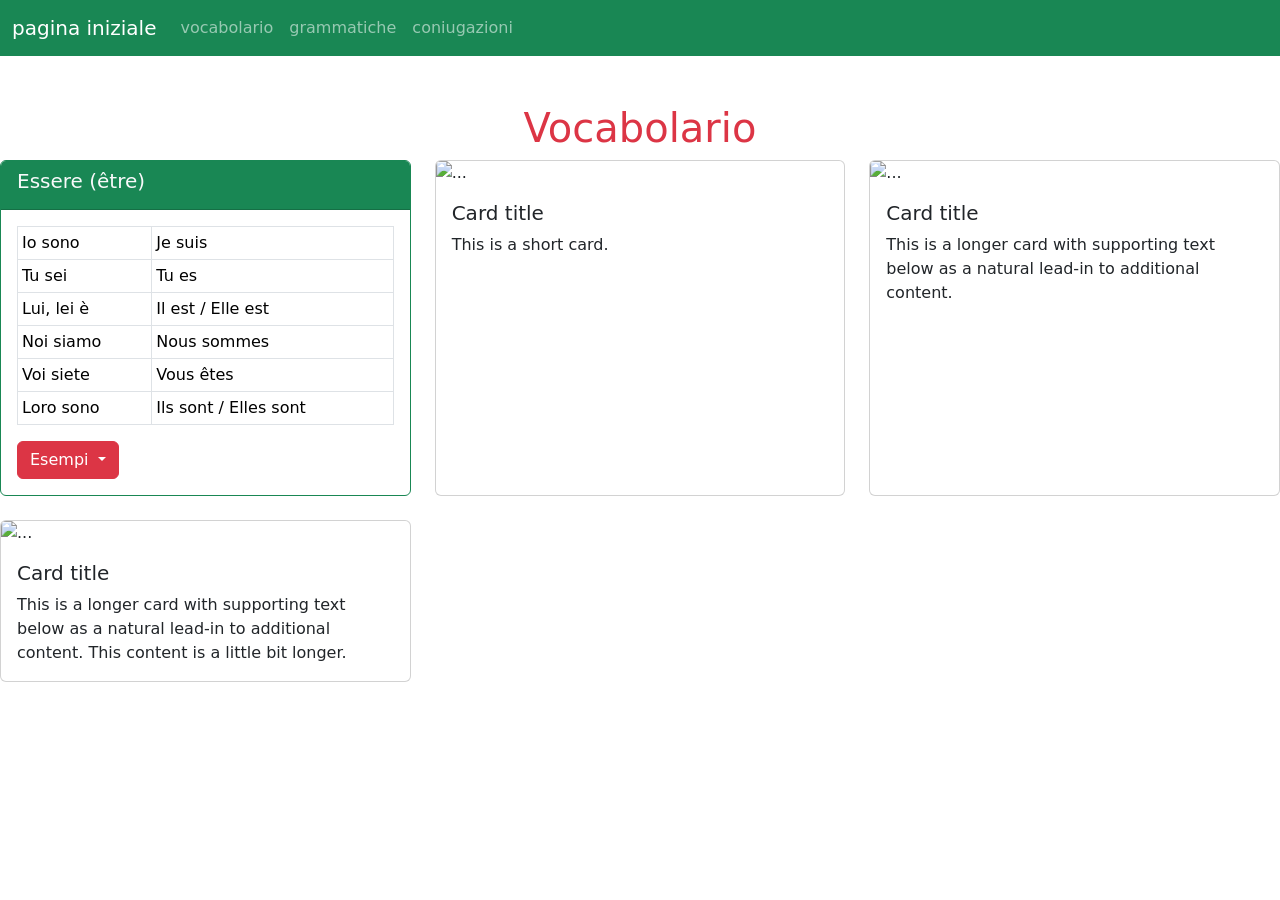
==== conju.html @ 2dfcd033 "Add files via upload" ====
<!doctype html>
<html lang="fr">
<head>
    <meta charset="utf-8">
    <meta name="viewport" content="width=device-width, initial-scale=1">
    <title>italiano con dali</title>
    
    <!-- Bootstrap CSS -->
    <link href="https://cdn.jsdelivr.net/npm/bootstrap@5.3.0/dist/css/bootstrap.min.css" 
          rel="stylesheet">
</head>
<body>
<nav class="navbar navbar-expand-lg navbar-dark bg-success" >
  <div class="container-fluid">
    <a class="navbar-brand" href="index.html">pagina iniziale</a>
    <button class="navbar-toggler" type="button" data-bs-toggle="collapse" data-bs-target="#navbarScroll" aria-controls="navbarScroll" aria-expanded="false" aria-label="Toggle navigation">
      <span class="navbar-toggler-icon"></span>
    </button>
    <div class="collapse navbar-collapse" id="navbarScroll">
      <ul class="navbar-nav me-auto my-2 my-lg-0 navbar-nav-scroll" style="--bs-scroll-height: 100px;">
        <li class="nav-item">
          <a class="nav-link " href="vocab.html">vocabolario</a>
        </li>
        <li class="nav-item">
          <a class="nav-link" href="#">grammatiche</a>
        </li>
        <li class="nav-item">
          <a class="nav-link" href="#">coniugazioni</a>
        </li>
      
      </ul>
      
    </div>
  </div>
</nav>
    <!-- Contenu ici -->
    <div class="container">
        <h1 class="text-center mt-5 text-danger">Vocabolario</h1>


      </div>

<div class="row row-cols-1 row-cols-md-3 g-4">
  <div class="col">
    <div class="card h-100 border-success ">
      <div class="card-header bg-success ">  <h5 class="card-title text-light">Essere (être)</h5></div>
      <div class="card-body">

      <div class="table-responsive">
        <table class="table table-bordered table-sm table-letters">
            
              <tbody>
                <tr>
                    <td>Io sono</td>
                    <td>Je suis</td>
                </tr>
                <tr>
                    <td>Tu sei</td>
                    <td>Tu es</td>
                </tr>
                <tr>
                    <td>Lui, lei è</td>
                    <td>Il est / Elle est</td>
                </tr>
                <tr>
                    <td>Noi siamo</td>
                    <td>Nous sommes</td>
                </tr>
                <tr>
                    <td>Voi siete</td>
                    <td>Vous êtes</td>
                </tr>
                <tr>
                    <td>Loro sono</td>
                    <td>Ils sont / Elles sont</td>
                </tr>
            </tbody>
          
        </table>
    </div>   
    <div class="dropdown">
  <button class="btn btn-danger dropdown-toggle" type="button" data-bs-toggle="dropdown" aria-expanded="false">
    Esempi
  </button>
  <ul class="dropdown-menu">
    <li><a class="dropdown-item" href="#">io sono tunisino</a></li>
    <li><a class="dropdown-item" href="#">tu sei studente</a></li>
    <li><a class="dropdown-item" href="#">noi siamo <span title="amies">amici</span></a></li>
  </ul>
</div>      
      </div>
    </div>
  </div>
  <div class="col">
    <div class="card h-100">
      <img src="..." class="card-img-top" alt="...">
      <div class="card-body">
        <h5 class="card-title">Card title</h5>
        <p class="card-text">This is a short card.</p>
      </div>
    </div>
  </div>
  <div class="col">
    <div class="card h-100">
      <img src="..." class="card-img-top" alt="...">
      <div class="card-body">
        <h5 class="card-title">Card title</h5>
        <p class="card-text">This is a longer card with supporting text below as a natural lead-in to additional content.</p>
      </div>
    </div>
  </div>
  <div class="col">
    <div class="card h-100">
      <img src="..." class="card-img-top" alt="...">
      <div class="card-body">
        <h5 class="card-title">Card title</h5>
        <p class="card-text">This is a longer card with supporting text below as a natural lead-in to additional content. This content is a little bit longer.</p>
      </div>
    </div>
  </div>
</div>

    <!-- Bootstrap JS (optionnel) -->
    <script src="https://cdn.jsdelivr.net/npm/bootstrap@5.3.0/dist/js/bootstrap.bundle.min.js">
    </script>
</body>
</html>
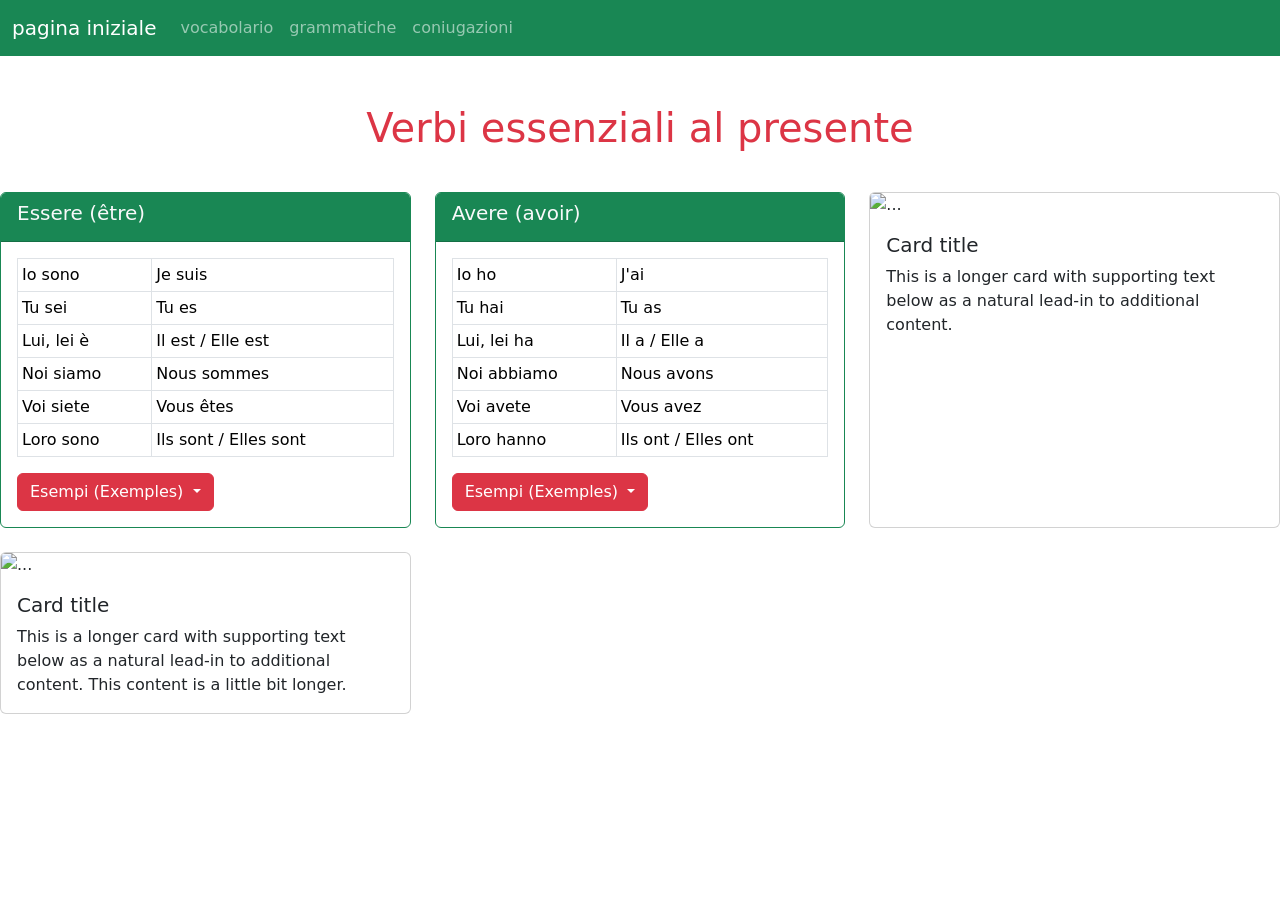
==== commit f5bbfa3b: "Add files via upload" ====
--- a/conju.html
+++ b/conju.html
@@ -17,12 +17,12 @@
       <span class="navbar-toggler-icon"></span>
     </button>
     <div class="collapse navbar-collapse" id="navbarScroll">
-      <ul class="navbar-nav me-auto my-2 my-lg-0 navbar-nav-scroll" style="--bs-scroll-height: 100px;">
+      <ul class="navbar-nav me-auto my-2 my-lg-0 navbar-nav-scroll" style="--bs-scroll-height: 200px;">
         <li class="nav-item">
           <a class="nav-link " href="vocab.html">vocabolario</a>
         </li>
         <li class="nav-item">
-          <a class="nav-link" href="#">grammatiche</a>
+          <a class="nav-link" href="gramm.html">grammatiche</a>
         </li>
         <li class="nav-item">
           <a class="nav-link" href="#">coniugazioni</a>
@@ -35,12 +35,12 @@
 </nav>
     <!-- Contenu ici -->
     <div class="container">
-        <h1 class="text-center mt-5 text-danger">Vocabolario</h1>
+        <h1 class="text-center mt-5 text-danger">Verbi essenziali al presente</h1>
 
 
       </div>
 
-<div class="row row-cols-1 row-cols-md-3 g-4">
+<div class="row row-cols-1 row-cols-md-3 g-4 mt-3">
   <div class="col">
     <div class="card h-100 border-success ">
       <div class="card-header bg-success ">  <h5 class="card-title text-light">Essere (être)</h5></div>
@@ -80,7 +80,7 @@
     </div>   
     <div class="dropdown">
   <button class="btn btn-danger dropdown-toggle" type="button" data-bs-toggle="dropdown" aria-expanded="false">
-    Esempi
+    Esempi (Exemples)
   </button>
   <ul class="dropdown-menu">
     <li><a class="dropdown-item" href="#">io sono tunisino</a></li>
@@ -92,11 +92,52 @@
     </div>
   </div>
   <div class="col">
-    <div class="card h-100">
-      <img src="..." class="card-img-top" alt="...">
+    <div class="card h-100 border-success ">
+      <div class="card-header bg-success ">  <h5 class="card-title text-light">Avere (avoir)</h5></div>
       <div class="card-body">
-        <h5 class="card-title">Card title</h5>
-        <p class="card-text">This is a short card.</p>
+
+      <div class="table-responsive">
+        <table class="table table-bordered table-sm table-letters">
+            
+              <tbody>
+                <tr>
+                    <td>Io ho</td>
+                    <td>J'ai</td>
+                </tr>
+                <tr>
+                    <td>Tu hai</td>
+                    <td>Tu as</td>
+                </tr>
+                <tr>
+                    <td>Lui, lei ha</td>
+                    <td>Il a / Elle a</td>
+                </tr>
+                <tr>
+                    <td>Noi abbiamo</td>
+                    <td>Nous avons</td>
+                </tr>
+                <tr>
+                    <td>Voi avete</td>
+                    <td>Vous avez</td>
+                </tr>
+                <tr>
+                    <td>Loro hanno</td>
+                    <td>Ils ont / Elles ont</td>
+                </tr>
+            </tbody>
+          
+        </table>
+    </div>   
+    <div class="dropdown">
+  <button class="btn btn-danger dropdown-toggle" type="button" data-bs-toggle="dropdown" aria-expanded="false">
+    Esempi (Exemples)
+  </button>
+  <ul class="dropdown-menu">
+    <li><a class="dropdown-item" href="#">io ho un libro</a></li>
+    <li><a class="dropdown-item" href="#">lei ha un macchina</a></li>
+    <li><a class="dropdown-item" href="#">noi abbiamo fame</a></li>
+  </ul>
+</div>      
       </div>
     </div>
   </div>
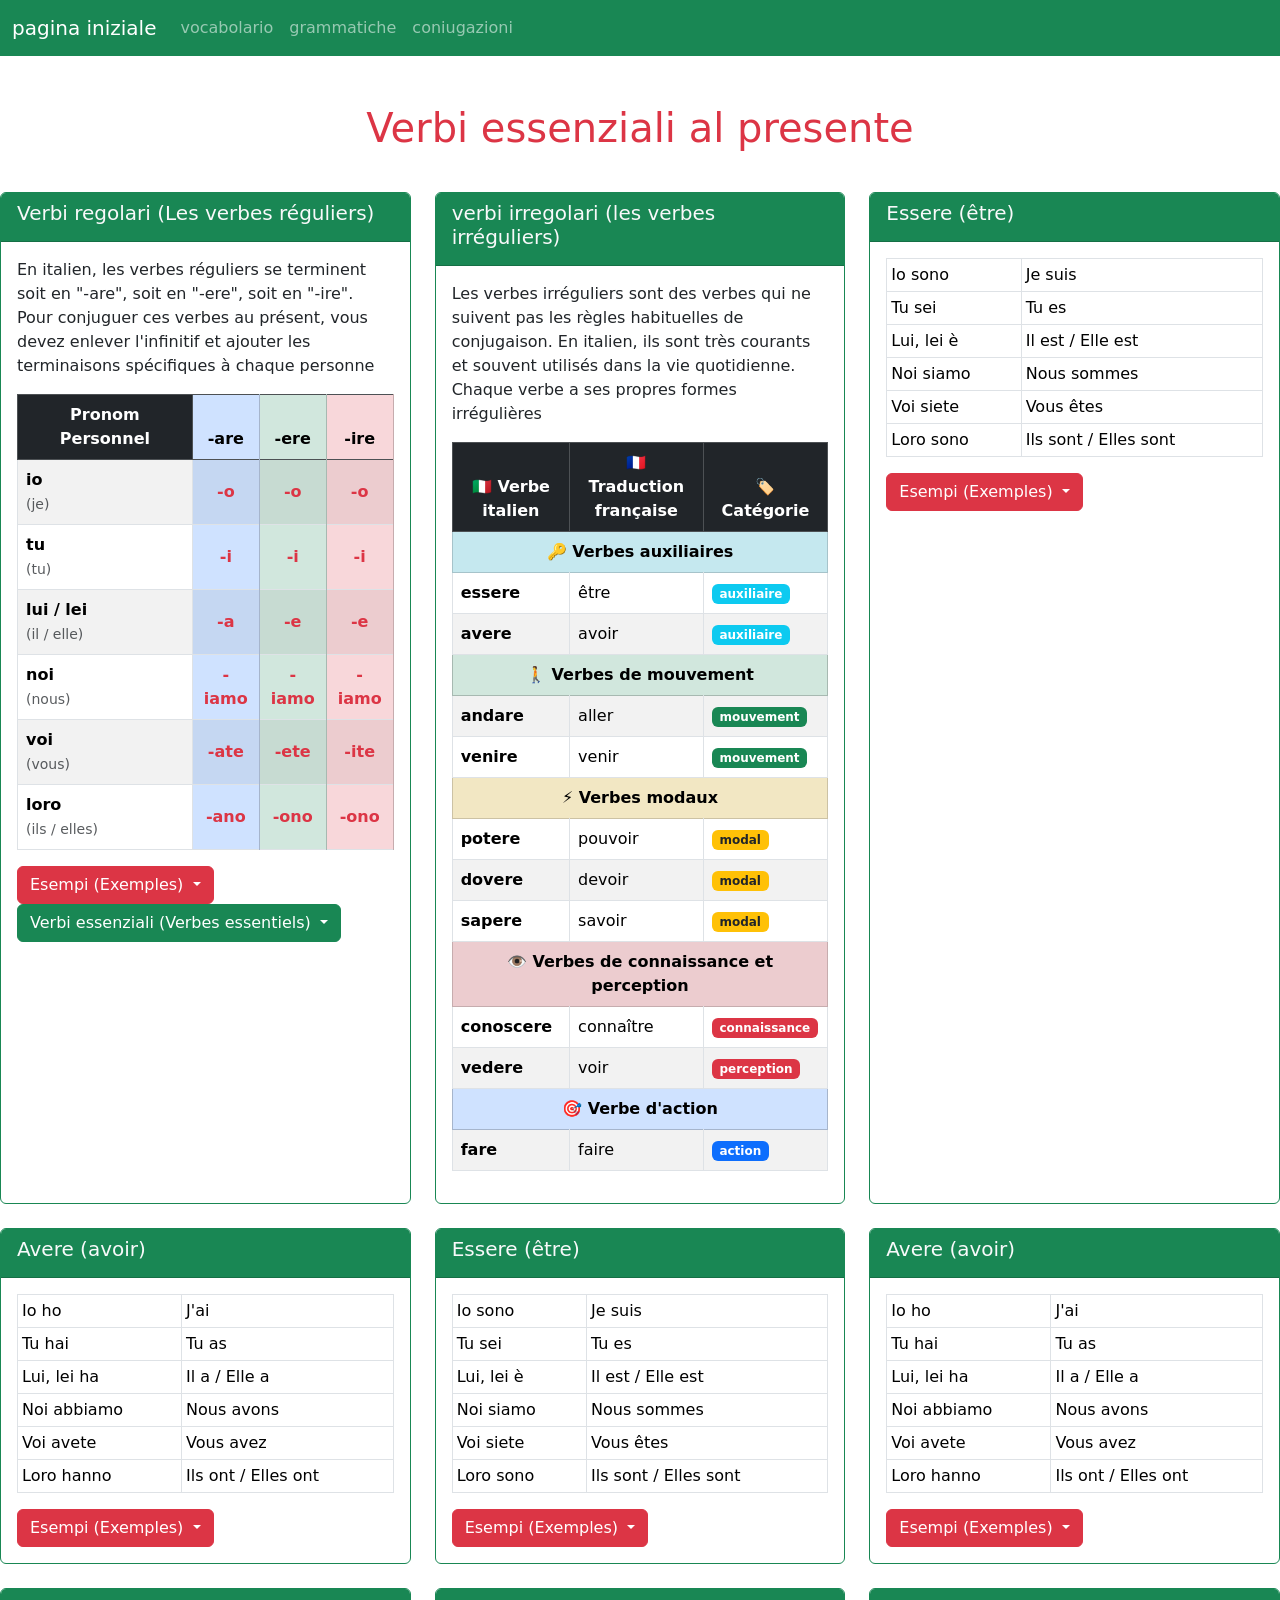
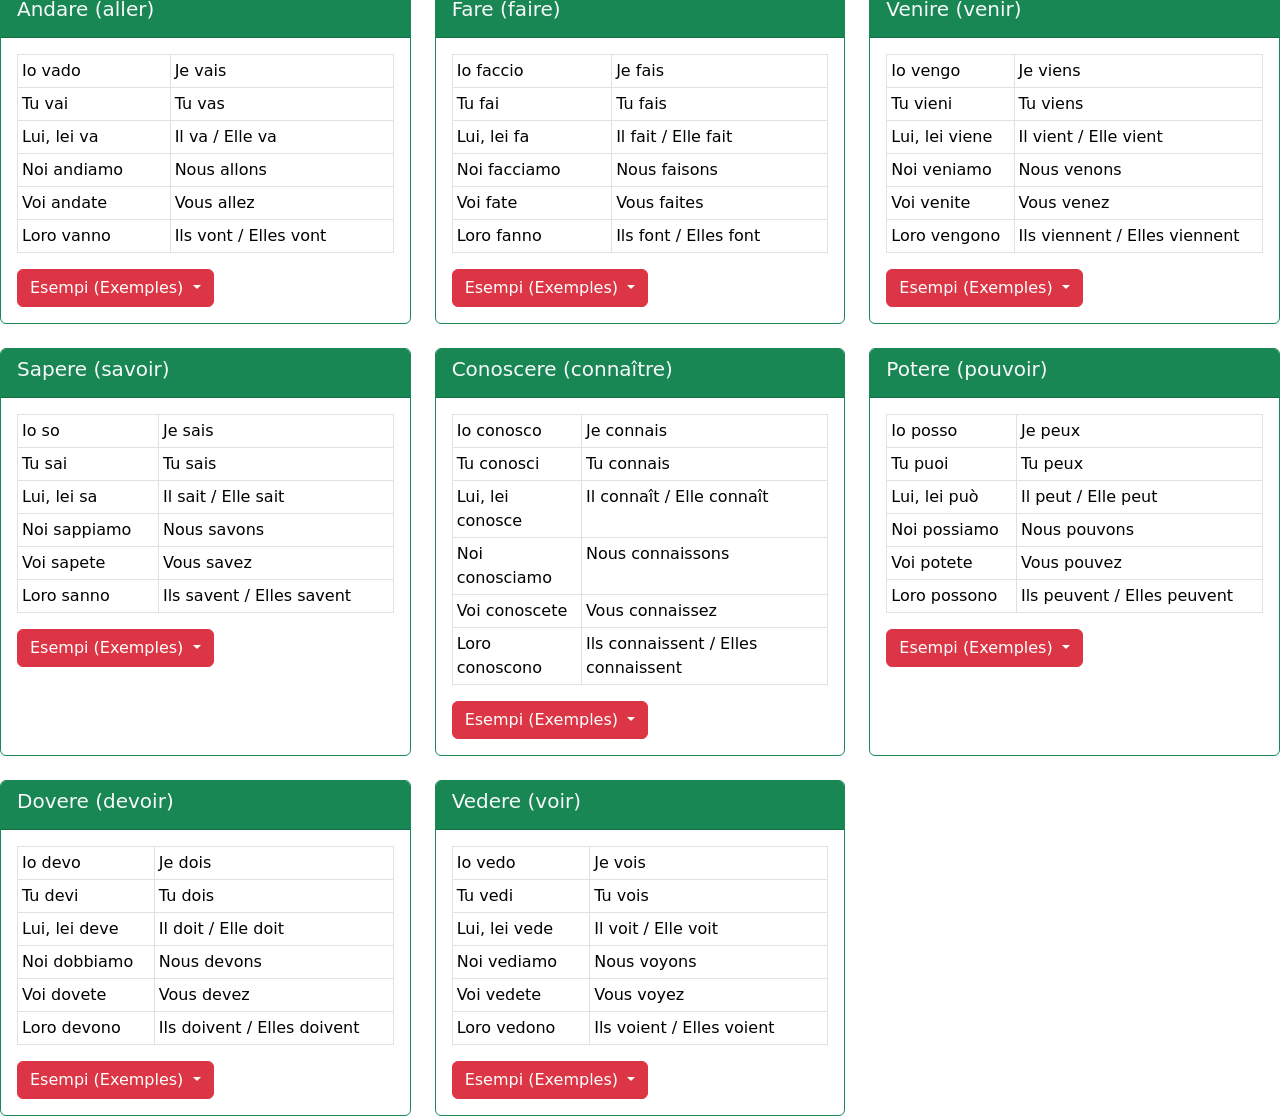
==== commit 119b4d97: "3" ====
--- a/conju.html
+++ b/conju.html
@@ -41,6 +41,262 @@
       </div>
 
 <div class="row row-cols-1 row-cols-md-3 g-4 mt-3">
+
+  <div class="col">
+    <div class="card h-100 border-success ">
+      <div class="card-header bg-success ">  <h5 class="card-title text-light">Verbi regolari (Les verbes réguliers)</h5></div>
+      <div class="card-body">
+        <p>
+          En italien, les verbes réguliers se terminent soit en "-are", soit en "-ere", soit en "-ire". Pour conjuguer ces verbes au présent, vous devez enlever l'infinitif et ajouter les terminaisons spécifiques à chaque personne
+        </p>
+        <div class="table-responsive">
+    <table class="table table-bordered table-striped table-hover align-middle">
+        <thead class="table-dark text-center">
+            <tr>
+                <th>Pronom Personnel</th>
+                <th class="table-primary">-are</th>
+                <th class="table-success">-ere</th>
+                <th class="table-danger">-ire</th>
+            </tr>
+        </thead>
+        <tbody>
+            <tr>
+                <td><strong>io</strong> <br><small class="text-muted">(je)</small></td>
+                <td class="table-primary text-center fw-bold text-danger">-o</td>
+                <td class="table-success text-center fw-bold text-danger">-o</td>
+                <td class="table-danger text-center fw-bold text-danger">-o</td>
+            </tr>
+            <tr>
+                <td><strong>tu</strong> <br><small class="text-muted">(tu)</small></td>
+                <td class="table-primary text-center fw-bold text-danger">-i</td>
+                <td class="table-success text-center fw-bold text-danger">-i</td>
+                <td class="table-danger text-center fw-bold text-danger">-i</td>
+            </tr>
+            <tr>
+                <td><strong>lui / lei</strong> <br><small class="text-muted">(il / elle)</small></td>
+                <td class="table-primary text-center fw-bold text-danger">-a</td>
+                <td class="table-success text-center fw-bold text-danger">-e</td>
+                <td class="table-danger text-center fw-bold text-danger">-e</td>
+            </tr>
+            <tr>
+                <td><strong>noi</strong> <br><small class="text-muted">(nous)</small></td>
+                <td class="table-primary text-center fw-bold text-danger">-iamo</td>
+                <td class="table-success text-center fw-bold text-danger">-iamo</td>
+                <td class="table-danger text-center fw-bold text-danger">-iamo</td>
+            </tr>
+            <tr>
+                <td><strong>voi</strong> <br><small class="text-muted">(vous)</small></td>
+                <td class="table-primary text-center fw-bold text-danger">-ate</td>
+                <td class="table-success text-center fw-bold text-danger">-ete</td>
+                <td class="table-danger text-center fw-bold text-danger">-ite</td>
+            </tr>
+            <tr>
+                <td><strong>loro</strong> <br><small class="text-muted">(ils / elles)</small></td>
+                <td class="table-primary text-center fw-bold text-danger">-ano</td>
+                <td class="table-success text-center fw-bold text-danger">-ono</td>
+                <td class="table-danger text-center fw-bold text-danger">-ono</td>
+            </tr>
+        </tbody>
+    </table>
+</div>
+        
+<div class="row">
+<div class="col">
+    <div class="dropdown">
+  <button class="btn btn-danger dropdown-toggle" type="button" data-bs-toggle="dropdown" aria-expanded="false">
+    Esempi (Exemples)
+  </button>
+  <ul class="dropdown-menu">
+    <li><a class="dropdown-item" href="#">"Amare" (aimer) : io amo, tu ami, lui/lei ama, noi amiamo, voi amate, loro amano</a></li>
+    <li><a class="dropdown-item" href="#">"Vivere" (vivre) : io vivo, tu vivi, lui/lei vive, noi viviamo, voi vivete, loro vivono</a></li>
+    <li><a class="dropdown-item" href="#">"Aprire" (ouvrir) : io apro, tu apri, lui/lei apre, noi apriamo, voi aprite, loro aprono</a></li>
+  </ul>
+</div> 
+</div>
+<div class="col">
+<div class="dropdown">
+    <button class="btn btn-success dropdown-toggle" type="button" data-bs-toggle="dropdown" aria-expanded="false">
+        Verbi essenziali (Verbes essentiels)
+    </button>
+    <ul class="dropdown-menu" style="max-height: 500px; overflow-y: auto;">
+        <!-- Groupe -ARE -->
+        <li><span class="dropdown-header text-primary fw-bold">🔵 Verbes en -ARE</span></li>
+        <li><a class="dropdown-item" href="#">parlare <span class="text-muted">(parler)</span></a></li>
+        <li><a class="dropdown-item" href="#">mangiare <span class="text-muted">(manger)</span></a></li>
+        <li><a class="dropdown-item" href="#">abitare <span class="text-muted">(habiter)</span></a></li>
+        <li><a class="dropdown-item" href="#">lavorare <span class="text-muted">(travailler)</span></a></li>
+        <li><a class="dropdown-item" href="#">studiare <span class="text-muted">(étudier)</span></a></li>
+        <li><a class="dropdown-item" href="#">giocare <span class="text-muted">(jouer)</span></a></li>
+        <li><a class="dropdown-item" href="#">camminare <span class="text-muted">(marcher)</span></a></li>
+        <li><a class="dropdown-item" href="#">cantare <span class="text-muted">(chanter)</span></a></li>
+        <li><a class="dropdown-item" href="#">guardare <span class="text-muted">(regarder)</span></a></li>
+        <li><a class="dropdown-item" href="#">ascoltare <span class="text-muted">(écouter)</span></a></li>
+        <li><a class="dropdown-item" href="#">comprare <span class="text-muted">(acheter)</span></a></li>
+        <li><a class="dropdown-item" href="#">trovare <span class="text-muted">(trouver)</span></a></li>
+        <li><a class="dropdown-item" href="#">portare <span class="text-muted">(porter)</span></a></li>
+        <li><a class="dropdown-item" href="#">pensare <span class="text-muted">(penser)</span></a></li>
+        <li><a class="dropdown-item" href="#">tornare <span class="text-muted">(retourner)</span></a></li>
+        <li><a class="dropdown-item" href="#">iniziare <span class="text-muted">(commencer)</span></a></li>
+        <li><a class="dropdown-item" href="#">amare <span class="text-muted">(aimer)</span></a></li>
+        <li><a class="dropdown-item" href="#">chiamare <span class="text-muted">(appeler)</span></a></li>
+        <li><a class="dropdown-item" href="#">dimenticare <span class="text-muted">(oublier)</span></a></li>
+        <li><a class="dropdown-item" href="#">aspettare <span class="text-muted">(attendre)</span></a></li>
+
+        <!-- Séparateur -->
+        <li><hr class="dropdown-divider"></li>
+
+        <!-- Groupe -ERE -->
+        <li><span class="dropdown-header text-success fw-bold">🟢 Verbes en -ERE</span></li>
+        <li><a class="dropdown-item" href="#">leggere <span class="text-muted">(lire)</span></a></li>
+        <li><a class="dropdown-item" href="#">scrivere <span class="text-muted">(écrire)</span></a></li>
+        <li><a class="dropdown-item" href="#">vedere <span class="text-muted">(voir)</span></a></li>
+        <li><a class="dropdown-item" href="#">credere <span class="text-muted">(croire)</span></a></li>
+        <li><a class="dropdown-item" href="#">chiedere <span class="text-muted">(demander)</span></a></li>
+        <li><a class="dropdown-item" href="#">rispondere <span class="text-muted">(répondre)</span></a></li>
+        <li><a class="dropdown-item" href="#">prendere <span class="text-muted">(prendre)</span></a></li>
+        <li><a class="dropdown-item" href="#">mettere <span class="text-muted">(mettre)</span></a></li>
+        <li><a class="dropdown-item" href="#">conoscere <span class="text-muted">(connaître)</span></a></li>
+        <li><a class="dropdown-item" href="#">vivere <span class="text-muted">(vivre)</span></a></li>
+        <li><a class="dropdown-item" href="#">perdere <span class="text-muted">(perdre)</span></a></li>
+        <li><a class="dropdown-item" href="#">correre <span class="text-muted">(courir)</span></a></li>
+        <li><a class="dropdown-item" href="#">rompere <span class="text-muted">(casser)</span></a></li>
+        <li><a class="dropdown-item" href="#">ridere <span class="text-muted">(rire)</span></a></li>
+        <li><a class="dropdown-item" href="#">piangere <span class="text-muted">(pleurer)</span></a></li>
+
+        <!-- Séparateur -->
+        <li><hr class="dropdown-divider"></li>
+
+        <!-- Groupe -IRE -->
+        <li><span class="dropdown-header text-danger fw-bold">🔴 Verbes en -IRE</span></li>
+        <li><a class="dropdown-item" href="#">dormire <span class="text-muted">(dormir)</span></a></li>
+        <li><a class="dropdown-item" href="#">sentire <span class="text-muted">(entendre / sentir)</span></a></li>
+        <li><a class="dropdown-item" href="#">aprire <span class="text-muted">(ouvrir)</span></a></li>
+        <li><a class="dropdown-item" href="#">partire <span class="text-muted">(partir)</span></a></li>
+        <li><a class="dropdown-item" href="#">seguire <span class="text-muted">(suivre)</span></a></li>
+        <li><a class="dropdown-item" href="#">offrire <span class="text-muted">(offrir)</span></a></li>
+        
+        <!-- Verbes en -IRE avec -ISC- -->
+        <li><a class="dropdown-item" href="#">finire <span class="text-muted">(finir)</span> <span class="badge bg-warning text-dark">-isc-</span></a></li>
+        <li><a class="dropdown-item" href="#">capire <span class="text-muted">(comprendre)</span> <span class="badge bg-warning text-dark">-isc-</span></a></li>
+        <li><a class="dropdown-item" href="#">preferire <span class="text-muted">(préférer)</span> <span class="badge bg-warning text-dark">-isc-</span></a></li>
+        <li><a class="dropdown-item" href="#">pulire <span class="text-muted">(nettoyer)</span> <span class="badge bg-warning text-dark">-isc-</span></a></li>
+        <li><a class="dropdown-item" href="#">guarire <span class="text-muted">(guérir)</span> <span class="badge bg-warning text-dark">-isc-</span></a></li>
+        <li><a class="dropdown-item" href="#">costruire <span class="text-muted">(construire)</span> <span class="badge bg-warning text-dark">-isc-</span></a></li>
+        <li><a class="dropdown-item" href="#">suggerire <span class="text-muted">(suggérer)</span> <span class="badge bg-warning text-dark">-isc-</span></a></li>
+    </ul>
+</div>
+</div>
+</div>
+
+
+
+
+      </div>
+    </div>
+  </div>
+    <div class="col">
+    <div class="card h-100 border-success ">
+      <div class="card-header bg-success ">  <h5 class="card-title text-light">verbi irregolari (les verbes irréguliers)</h5></div>
+      <div class="card-body">
+        <p>
+          Les verbes irréguliers sont des verbes qui ne suivent pas les règles habituelles de conjugaison. 
+          En italien, ils sont très courants et souvent utilisés dans la vie quotidienne.
+          Chaque verbe a ses propres formes irrégulières 
+        </p>      
+<div class="table-responsive">
+    <table class="table table-bordered table-striped table-hover align-middle">
+        <thead class="table-dark text-center">
+            <tr>
+                <th>🇮🇹 Verbe italien</th>
+                <th>🇫🇷 Traduction française</th>
+                <th>🏷️ Catégorie</th>
+            </tr>
+        </thead>
+        <tbody>
+            <!-- Verbes auxiliaires -->
+            <tr class="table-info">
+                <td colspan="3" class="text-center fw-bold">🔑 Verbes auxiliaires</td>
+            </tr>
+            <tr>
+                <td><strong>essere</strong></td>
+                <td>être</td>
+                <td><span class="badge bg-info">auxiliaire</span></td>
+            </tr>
+            <tr>
+                <td><strong>avere</strong></td>
+                <td>avoir</td>
+                <td><span class="badge bg-info">auxiliaire</span></td>
+            </tr>
+
+            <!-- Verbes de mouvement -->
+            <tr class="table-success">
+                <td colspan="3" class="text-center fw-bold">🚶 Verbes de mouvement</td>
+            </tr>
+            <tr>
+                <td><strong>andare</strong></td>
+                <td>aller</td>
+                <td><span class="badge bg-success">mouvement</span></td>
+            </tr>
+            <tr>
+                <td><strong>venire</strong></td>
+                <td>venir</td>
+                <td><span class="badge bg-success">mouvement</span></td>
+            </tr>
+
+            <!-- Verbes modaux -->
+            <tr class="table-warning">
+                <td colspan="3" class="text-center fw-bold">⚡ Verbes modaux</td>
+            </tr>
+            <tr>
+                <td><strong>potere</strong></td>
+                <td>pouvoir</td>
+                <td><span class="badge bg-warning text-dark">modal</span></td>
+            </tr>
+            <tr>
+                <td><strong>dovere</strong></td>
+                <td>devoir</td>
+                <td><span class="badge bg-warning text-dark">modal</span></td>
+            </tr>
+            <tr>
+                <td><strong>sapere</strong></td>
+                <td>savoir</td>
+                <td><span class="badge bg-warning text-dark">modal</span></td>
+            </tr>
+
+            <!-- Verbes de connaissance et perception -->
+            <tr class="table-danger">
+                <td colspan="3" class="text-center fw-bold">👁️ Verbes de connaissance et perception</td>
+            </tr>
+            <tr>
+                <td><strong>conoscere</strong></td>
+                <td>connaître</td>
+                <td><span class="badge bg-danger">connaissance</span></td>
+            </tr>
+            <tr>
+                <td><strong>vedere</strong></td>
+                <td>voir</td>
+                <td><span class="badge bg-danger">perception</span></td>
+            </tr>
+
+            <!-- Verbe d'action -->
+            <tr class="table-primary">
+                <td colspan="3" class="text-center fw-bold">🎯 Verbe d'action</td>
+            </tr>
+            <tr>
+                <td><strong>fare</strong></td>
+                <td>faire</td>
+                <td><span class="badge bg-primary">action</span></td>
+            </tr>
+        </tbody>
+    </table>
+</div>
+  
+        
+        
+      
+      </div>
+    </div>
+  </div>
   <div class="col">
     <div class="card h-100 border-success ">
       <div class="card-header bg-success ">  <h5 class="card-title text-light">Essere (être)</h5></div>
@@ -141,24 +397,516 @@
       </div>
     </div>
   </div>
-  <div class="col">
-    <div class="card h-100">
-      <img src="..." class="card-img-top" alt="...">
-      <div class="card-body">
-        <h5 class="card-title">Card title</h5>
-        <p class="card-text">This is a longer card with supporting text below as a natural lead-in to additional content.</p>
-      </div>
-    </div>
-  </div>
-  <div class="col">
-    <div class="card h-100">
-      <img src="..." class="card-img-top" alt="...">
-      <div class="card-body">
-        <h5 class="card-title">Card title</h5>
-        <p class="card-text">This is a longer card with supporting text below as a natural lead-in to additional content. This content is a little bit longer.</p>
-      </div>
-    </div>
-  </div>
+
+     <!-- Verbe ESSERE -->
+    <div class="col">
+        <div class="card h-100 border-success">
+            <div class="card-header bg-success">
+                <h5 class="card-title text-light">Essere (être)</h5>
+            </div>
+            <div class="card-body">
+                <div class="table-responsive">
+                    <table class="table table-bordered table-sm">
+                        <tbody>
+                            <tr>
+                                <td>Io sono</td>
+                                <td>Je suis</td>
+                            </tr>
+                            <tr>
+                                <td>Tu sei</td>
+                                <td>Tu es</td>
+                            </tr>
+                            <tr>
+                                <td>Lui, lei è</td>
+                                <td>Il est / Elle est</td>
+                            </tr>
+                            <tr>
+                                <td>Noi siamo</td>
+                                <td>Nous sommes</td>
+                            </tr>
+                            <tr>
+                                <td>Voi siete</td>
+                                <td>Vous êtes</td>
+                            </tr>
+                            <tr>
+                                <td>Loro sono</td>
+                                <td>Ils sont / Elles sont</td>
+                            </tr>
+                        </tbody>
+                    </table>
+                </div>
+                <div class="dropdown">
+                    <button class="btn btn-danger dropdown-toggle" type="button" data-bs-toggle="dropdown" aria-expanded="false">
+                        Esempi (Exemples)
+                    </button>
+                    <ul class="dropdown-menu">
+                        <li><a class="dropdown-item" href="#">io sono felice</a></li>
+                        <li><a class="dropdown-item" href="#">lei è italiana</a></li>
+                        <li><a class="dropdown-item" href="#">noi siamo studenti</a></li>
+                    </ul>
+                </div>
+            </div>
+        </div>
+    </div>
+
+    <!-- Verbe AVERE -->
+    <div class="col">
+        <div class="card h-100 border-success">
+            <div class="card-header bg-success">
+                <h5 class="card-title text-light">Avere (avoir)</h5>
+            </div>
+            <div class="card-body">
+                <div class="table-responsive">
+                    <table class="table table-bordered table-sm">
+                        <tbody>
+                            <tr>
+                                <td>Io ho</td>
+                                <td>J'ai</td>
+                            </tr>
+                            <tr>
+                                <td>Tu hai</td>
+                                <td>Tu as</td>
+                            </tr>
+                            <tr>
+                                <td>Lui, lei ha</td>
+                                <td>Il a / Elle a</td>
+                            </tr>
+                            <tr>
+                                <td>Noi abbiamo</td>
+                                <td>Nous avons</td>
+                            </tr>
+                            <tr>
+                                <td>Voi avete</td>
+                                <td>Vous avez</td>
+                            </tr>
+                            <tr>
+                                <td>Loro hanno</td>
+                                <td>Ils ont / Elles ont</td>
+                            </tr>
+                        </tbody>
+                    </table>
+                </div>
+                <div class="dropdown">
+                    <button class="btn btn-danger dropdown-toggle" type="button" data-bs-toggle="dropdown" aria-expanded="false">
+                        Esempi (Exemples)
+                    </button>
+                    <ul class="dropdown-menu">
+                        <li><a class="dropdown-item" href="#">io ho un libro</a></li>
+                        <li><a class="dropdown-item" href="#">lei ha una macchina</a></li>
+                        <li><a class="dropdown-item" href="#">noi abbiamo fame</a></li>
+                    </ul>
+                </div>
+            </div>
+        </div>
+    </div>
+
+    <!-- Verbe ANDARE -->
+    <div class="col">
+        <div class="card h-100 border-success">
+            <div class="card-header bg-success">
+                <h5 class="card-title text-light">Andare (aller)</h5>
+            </div>
+            <div class="card-body">
+                <div class="table-responsive">
+                    <table class="table table-bordered table-sm">
+                        <tbody>
+                            <tr>
+                                <td>Io vado</td>
+                                <td>Je vais</td>
+                            </tr>
+                            <tr>
+                                <td>Tu vai</td>
+                                <td>Tu vas</td>
+                            </tr>
+                            <tr>
+                                <td>Lui, lei va</td>
+                                <td>Il va / Elle va</td>
+                            </tr>
+                            <tr>
+                                <td>Noi andiamo</td>
+                                <td>Nous allons</td>
+                            </tr>
+                            <tr>
+                                <td>Voi andate</td>
+                                <td>Vous allez</td>
+                            </tr>
+                            <tr>
+                                <td>Loro vanno</td>
+                                <td>Ils vont / Elles vont</td>
+                            </tr>
+                        </tbody>
+                    </table>
+                </div>
+                <div class="dropdown">
+                    <button class="btn btn-danger dropdown-toggle" type="button" data-bs-toggle="dropdown" aria-expanded="false">
+                        Esempi (Exemples)
+                    </button>
+                    <ul class="dropdown-menu">
+                        <li><a class="dropdown-item" href="#">io vado a Roma</a></li>
+                        <li><a class="dropdown-item" href="#">lei va al mare</a></li>
+                        <li><a class="dropdown-item" href="#">noi andiamo a scuola</a></li>
+                    </ul>
+                </div>
+            </div>
+        </div>
+    </div>
+
+    <!-- Verbe FARE -->
+    <div class="col">
+        <div class="card h-100 border-success">
+            <div class="card-header bg-success">
+                <h5 class="card-title text-light">Fare (faire)</h5>
+            </div>
+            <div class="card-body">
+                <div class="table-responsive">
+                    <table class="table table-bordered table-sm">
+                        <tbody>
+                            <tr>
+                                <td>Io faccio</td>
+                                <td>Je fais</td>
+                            </tr>
+                            <tr>
+                                <td>Tu fai</td>
+                                <td>Tu fais</td>
+                            </tr>
+                            <tr>
+                                <td>Lui, lei fa</td>
+                                <td>Il fait / Elle fait</td>
+                            </tr>
+                            <tr>
+                                <td>Noi facciamo</td>
+                                <td>Nous faisons</td>
+                            </tr>
+                            <tr>
+                                <td>Voi fate</td>
+                                <td>Vous faites</td>
+                            </tr>
+                            <tr>
+                                <td>Loro fanno</td>
+                                <td>Ils font / Elles font</td>
+                            </tr>
+                        </tbody>
+                    </table>
+                </div>
+                <div class="dropdown">
+                    <button class="btn btn-danger dropdown-toggle" type="button" data-bs-toggle="dropdown" aria-expanded="false">
+                        Esempi (Exemples)
+                    </button>
+                    <ul class="dropdown-menu">
+                        <li><a class="dropdown-item" href="#">io faccio colazione</a></li>
+                        <li><a class="dropdown-item" href="#">lei fa i compiti</a></li>
+                        <li><a class="dropdown-item" href="#">noi facciamo una pizza</a></li>
+                    </ul>
+                </div>
+            </div>
+        </div>
+    </div>
+
+    <!-- Verbe VENIRE -->
+    <div class="col">
+        <div class="card h-100 border-success">
+            <div class="card-header bg-success">
+                <h5 class="card-title text-light">Venire (venir)</h5>
+            </div>
+            <div class="card-body">
+                <div class="table-responsive">
+                    <table class="table table-bordered table-sm">
+                        <tbody>
+                            <tr>
+                                <td>Io vengo</td>
+                                <td>Je viens</td>
+                            </tr>
+                            <tr>
+                                <td>Tu vieni</td>
+                                <td>Tu viens</td>
+                            </tr>
+                            <tr>
+                                <td>Lui, lei viene</td>
+                                <td>Il vient / Elle vient</td>
+                            </tr>
+                            <tr>
+                                <td>Noi veniamo</td>
+                                <td>Nous venons</td>
+                            </tr>
+                            <tr>
+                                <td>Voi venite</td>
+                                <td>Vous venez</td>
+                            </tr>
+                            <tr>
+                                <td>Loro vengono</td>
+                                <td>Ils viennent / Elles viennent</td>
+                            </tr>
+                        </tbody>
+                    </table>
+                </div>
+                <div class="dropdown">
+                    <button class="btn btn-danger dropdown-toggle" type="button" data-bs-toggle="dropdown" aria-expanded="false">
+                        Esempi (Exemples)
+                    </button>
+                    <ul class="dropdown-menu">
+                        <li><a class="dropdown-item" href="#">io vengo da Roma</a></li>
+                        <li><a class="dropdown-item" href="#">lei viene stasera</a></li>
+                        <li><a class="dropdown-item" href="#">noi veniamo in Italia</a></li>
+                    </ul>
+                </div>
+            </div>
+        </div>
+    </div>
+
+    <!-- Verbe SAPERE -->
+    <div class="col">
+        <div class="card h-100 border-success">
+            <div class="card-header bg-success">
+                <h5 class="card-title text-light">Sapere (savoir)</h5>
+            </div>
+            <div class="card-body">
+                <div class="table-responsive">
+                    <table class="table table-bordered table-sm">
+                        <tbody>
+                            <tr>
+                                <td>Io so</td>
+                                <td>Je sais</td>
+                            </tr>
+                            <tr>
+                                <td>Tu sai</td>
+                                <td>Tu sais</td>
+                            </tr>
+                            <tr>
+                                <td>Lui, lei sa</td>
+                                <td>Il sait / Elle sait</td>
+                            </tr>
+                            <tr>
+                                <td>Noi sappiamo</td>
+                                <td>Nous savons</td>
+                            </tr>
+                            <tr>
+                                <td>Voi sapete</td>
+                                <td>Vous savez</td>
+                            </tr>
+                            <tr>
+                                <td>Loro sanno</td>
+                                <td>Ils savent / Elles savent</td>
+                            </tr>
+                        </tbody>
+                    </table>
+                </div>
+                <div class="dropdown">
+                    <button class="btn btn-danger dropdown-toggle" type="button" data-bs-toggle="dropdown" aria-expanded="false">
+                        Esempi (Exemples)
+                    </button>
+                    <ul class="dropdown-menu">
+                        <li><a class="dropdown-item" href="#">io so parlare italiano</a></li>
+                        <li><a class="dropdown-item" href="#">lei sa la risposta</a></li>
+                        <li><a class="dropdown-item" href="#">noi sappiamo nuotare</a></li>
+                    </ul>
+                </div>
+            </div>
+        </div>
+    </div>
+
+    <!-- Verbe CONOSCERE -->
+    <div class="col">
+        <div class="card h-100 border-success">
+            <div class="card-header bg-success">
+                <h5 class="card-title text-light">Conoscere (connaître)</h5>
+            </div>
+            <div class="card-body">
+                <div class="table-responsive">
+                    <table class="table table-bordered table-sm">
+                        <tbody>
+                            <tr>
+                                <td>Io conosco</td>
+                                <td>Je connais</td>
+                            </tr>
+                            <tr>
+                                <td>Tu conosci</td>
+                                <td>Tu connais</td>
+                            </tr>
+                            <tr>
+                                <td>Lui, lei conosce</td>
+                                <td>Il connaît / Elle connaît</td>
+                            </tr>
+                            <tr>
+                                <td>Noi conosciamo</td>
+                                <td>Nous connaissons</td>
+                            </tr>
+                            <tr>
+                                <td>Voi conoscete</td>
+                                <td>Vous connaissez</td>
+                            </tr>
+                            <tr>
+                                <td>Loro conoscono</td>
+                                <td>Ils connaissent / Elles connaissent</td>
+                            </tr>
+                        </tbody>
+                    </table>
+                </div>
+                <div class="dropdown">
+                    <button class="btn btn-danger dropdown-toggle" type="button" data-bs-toggle="dropdown" aria-expanded="false">
+                        Esempi (Exemples)
+                    </button>
+                    <ul class="dropdown-menu">
+                        <li><a class="dropdown-item" href="#">io conosco Maria</a></li>
+                        <li><a class="dropdown-item" href="#">lei conosce Roma</a></li>
+                        <li><a class="dropdown-item" href="#">noi conosciamo il professore</a></li>
+                    </ul>
+                </div>
+            </div>
+        </div>
+    </div>
+
+    <!-- Verbe POTERE -->
+    <div class="col">
+        <div class="card h-100 border-success">
+            <div class="card-header bg-success">
+                <h5 class="card-title text-light">Potere (pouvoir)</h5>
+            </div>
+            <div class="card-body">
+                <div class="table-responsive">
+                    <table class="table table-bordered table-sm">
+                        <tbody>
+                            <tr>
+                                <td>Io posso</td>
+                                <td>Je peux</td>
+                            </tr>
+                            <tr>
+                                <td>Tu puoi</td>
+                                <td>Tu peux</td>
+                            </tr>
+                            <tr>
+                                <td>Lui, lei può</td>
+                                <td>Il peut / Elle peut</td>
+                            </tr>
+                            <tr>
+                                <td>Noi possiamo</td>
+                                <td>Nous pouvons</td>
+                            </tr>
+                            <tr>
+                                <td>Voi potete</td>
+                                <td>Vous pouvez</td>
+                            </tr>
+                            <tr>
+                                <td>Loro possono</td>
+                                <td>Ils peuvent / Elles peuvent</td>
+                            </tr>
+                        </tbody>
+                    </table>
+                </div>
+                <div class="dropdown">
+                    <button class="btn btn-danger dropdown-toggle" type="button" data-bs-toggle="dropdown" aria-expanded="false">
+                        Esempi (Exemples)
+                    </button>
+                    <ul class="dropdown-menu">
+                        <li><a class="dropdown-item" href="#">io posso aiutare</a></li>
+                        <li><a class="dropdown-item" href="#">lei può venire</a></li>
+                        <li><a class="dropdown-item" href="#">noi possiamo uscire</a></li>
+                    </ul>
+                </div>
+            </div>
+        </div>
+    </div>
+
+    <!-- Verbe DOVERE -->
+    <div class="col">
+        <div class="card h-100 border-success">
+            <div class="card-header bg-success">
+                <h5 class="card-title text-light">Dovere (devoir)</h5>
+            </div>
+            <div class="card-body">
+                <div class="table-responsive">
+                    <table class="table table-bordered table-sm">
+                        <tbody>
+                            <tr>
+                                <td>Io devo</td>
+                                <td>Je dois</td>
+                            </tr>
+                            <tr>
+                                <td>Tu devi</td>
+                                <td>Tu dois</td>
+                            </tr>
+                            <tr>
+                                <td>Lui, lei deve</td>
+                                <td>Il doit / Elle doit</td>
+                            </tr>
+                            <tr>
+                                <td>Noi dobbiamo</td>
+                                <td>Nous devons</td>
+                            </tr>
+                            <tr>
+                                <td>Voi dovete</td>
+                                <td>Vous devez</td>
+                            </tr>
+                            <tr>
+                                <td>Loro devono</td>
+                                <td>Ils doivent / Elles doivent</td>
+                            </tr>
+                        </tbody>
+                    </table>
+                </div>
+                <div class="dropdown">
+                    <button class="btn btn-danger dropdown-toggle" type="button" data-bs-toggle="dropdown" aria-expanded="false">
+                        Esempi (Exemples)
+                    </button>
+                    <ul class="dropdown-menu">
+                        <li><a class="dropdown-item" href="#">io devo studiare</a></li>
+                        <li><a class="dropdown-item" href="#">lei deve lavorare</a></li>
+                        <li><a class="dropdown-item" href="#">noi dobbiamo partire</a></li>
+                    </ul>
+                </div>
+            </div>
+        </div>
+    </div>
+
+    <!-- Verbe VEDERE -->
+    <div class="col">
+        <div class="card h-100 border-success">
+            <div class="card-header bg-success">
+                <h5 class="card-title text-light">Vedere (voir)</h5>
+            </div>
+            <div class="card-body">
+                <div class="table-responsive">
+                    <table class="table table-bordered table-sm">
+                        <tbody>
+                            <tr>
+                                <td>Io vedo</td>
+                                <td>Je vois</td>
+                            </tr>
+                            <tr>
+                                <td>Tu vedi</td>
+                                <td>Tu vois</td>
+                            </tr>
+                            <tr>
+                                <td>Lui, lei vede</td>
+                                <td>Il voit / Elle voit</td>
+                            </tr>
+                            <tr>
+                                <td>Noi vediamo</td>
+                                <td>Nous voyons</td>
+                            </tr>
+                            <tr>
+                                <td>Voi vedete</td>
+                                <td>Vous voyez</td>
+                            </tr>
+                            <tr>
+                                <td>Loro vedono</td>
+                                <td>Ils voient / Elles voient</td>
+                            </tr>
+                        </tbody>
+                    </table>
+                </div>
+                <div class="dropdown">
+                    <button class="btn btn-danger dropdown-toggle" type="button" data-bs-toggle="dropdown" aria-expanded="false">
+                        Esempi (Exemples)
+                    </button>
+                    <ul class="dropdown-menu">
+                        <li><a class="dropdown-item" href="#">io vedo il mare</a></li>
+                        <li><a class="dropdown-item" href="#">lei vede la montagna</a></li>
+                        <li><a class="dropdown-item" href="#">noi vediamo un film</a></li>
+                    </ul>
+                </div>
+            </div>
+        </div>
+    </div>
 </div>
 
     <!-- Bootstrap JS (optionnel) -->
